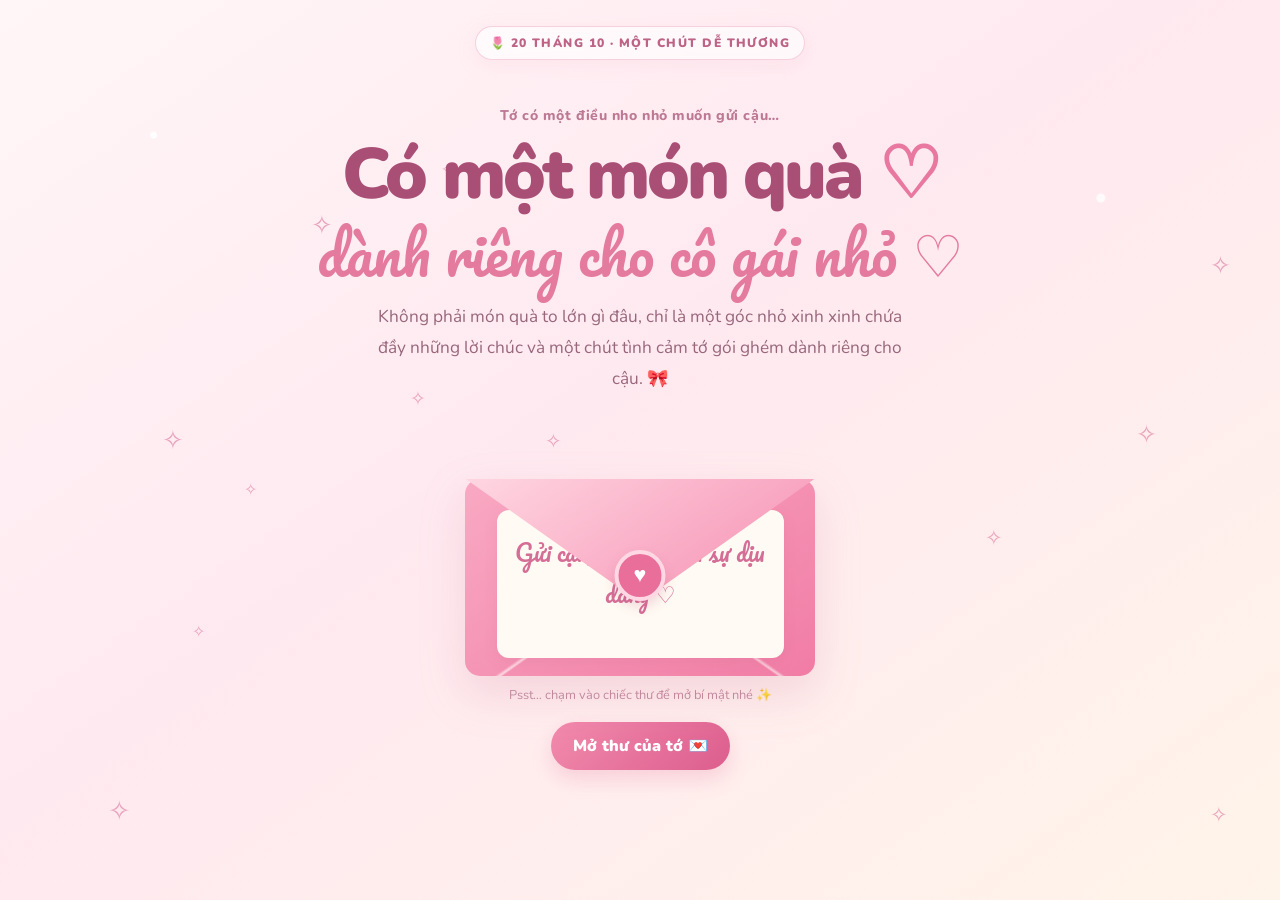
==== index.html @ 38265b4b "Create 20-10 gift website Co-authored-by: Copilot <223556219+Copilot@users.noreply.github.com>" ====
<!DOCTYPE html>
<html lang="vi">
<head>
  <meta charset="UTF-8" />
  <meta name="viewport" content="width=device-width, initial-scale=1.0" />
  <meta name="theme-color" content="#fff1f5" />
  <meta name="description" content="Một món quà nhỏ xinh dành riêng cho ngày 20/10." />
  <title>Một món quà nhỏ dành cho cậu ♡</title>
  <link rel="preconnect" href="https://fonts.googleapis.com">
  <link rel="preconnect" href="https://fonts.gstatic.com" crossorigin>
  <link href="https://fonts.googleapis.com/css2?family=Nunito:wght@400;500;600;700;800;900&family=Pacifico&display=swap" rel="stylesheet">
  <link rel="stylesheet" href="assets/css/style.css" />
</head>
<body>
  <div class="decor-layer" id="decorLayer" aria-hidden="true"></div>

  <main class="page">
    <div class="topline"><span class="pill">🌷 20 THÁNG 10 · MỘT CHÚT DỄ THƯƠNG</span></div>

    <section id="welcomeScreen" class="screen active" aria-labelledby="mainTitle">
      <header class="hero">
        <p class="eyebrow">Tớ có một điều nho nhỏ muốn gửi cậu…</p>
        <h1 id="mainTitle">Có một món quà <span class="tiny-heart">♡</span><span class="script" id="heroName">dành riêng cho cậu</span></h1>
        <p class="hero-copy">Không phải món quà to lớn gì đâu, chỉ là một góc nhỏ xinh xinh chứa đầy những lời chúc và một chút tình cảm tớ gói ghém dành riêng cho cậu. 🎀</p>
      </header>

      <div class="envelope-wrap">
        <button class="envelope-button" id="envelopeButton" aria-label="Mở phong bì">
          <span class="envelope-base"></span>
          <span class="envelope-letter">Gửi cậu, bằng tất cả sự dịu dàng ♡</span>
          <span class="envelope-flap"></span>
          <span class="envelope-seal">♥</span>
        </button>
      </div>
      <p class="tap-note">Psst… chạm vào chiếc thư để mở bí mật nhé ✨</p>
      <div class="center-actions"><button class="primary-btn" id="openLetterButton">Mở thư của tớ 💌</button></div>
    </section>

    <section id="letterScreen" class="screen" aria-labelledby="letterTitle">
      <article class="letter-card">
        <header class="letter-top">
          <div class="mini-label">♡ Một bức thư nhỏ xíu ♡</div>
          <h2 id="letterTitle">Gửi cậu, cô gái đặc biệt</h2>
        </header>
        <div class="letter-body" id="letterBody">
          <p>Hé lô cô gái nhỏ! 🌷</p>
          <p>Nhân ngày 20/10, tớ chúc cậu lúc nào cũng vui vẻ, xinh xắn theo cách riêng của mình và luôn được yêu thương thật nhiều. Mong những điều dịu dàng nhất sẽ tìm đến cậu, kể cả trong những ngày cậu cảm thấy mệt mỏi nhất.</p>
          <p>Mong cậu luôn có đủ dũng khí để làm điều mình thích, đủ bình yên để ngủ ngon mỗi tối và có thật nhiều lý do để cười. Nếu hôm nay chưa ai nói với cậu điều này, thì để tớ nói nhé: <strong>cậu rất đáng quý và xứng đáng với những điều tốt đẹp.</strong> 💗</p>
          <p>Cảm ơn cậu vì đã xuất hiện và khiến thế giới của ai đó trở nên dễ thương hơn một chút. Chúc nàng thơ của hôm nay có một ngày 20/10 ngọt ngào như kẹo bông, ấm áp như nắng sớm và lấp lánh như những vì sao.</p>
          <p>À, đọc đến đây thì nhớ cười một cái nha. Cười lên trông cậu đáng yêu lắm đó! 🐰</p>
        </div>
        <div class="signature" id="signature">Từ một người muốn cậu luôn vui ♡</div>
      </article>

      <section aria-labelledby="memoriesTitle">
        <div class="section-heading">
          <div class="kicker">little things, lots of love</div>
          <h2 id="memoriesTitle">Một chiếc góc nhỏ xinh 🌸</h2>
          <p>Gửi cậu một chút hoa, một chút mềm mại và một lời nhắc rằng hôm nay cậu chính là nhân vật chính.</p>
        </div>
        <div class="memory-grid" id="memoryGrid" aria-live="polite"></div>
      </section>

      <div class="quote-strip">💌 <strong>Nhắc nhẹ một điều:</strong> cậu không cần phải hoàn hảo mới xứng đáng được yêu thương. Cứ là cậu thôi — thế đã đặc biệt lắm rồi. ♡</div>

      <section class="gift-panel">
        <span class="gift-emoji" aria-hidden="true">🎁</span>
        <h3>Ơ khoan, vẫn còn một món quà!</h3>
        <p>Tớ giấu một lời chúc cuối ở bên trong chiếc hộp này. Mở ra xem nha, nhưng phải hứa là sẽ cười đó! 🎀</p>
        <button class="primary-btn" id="openGiftButton">Mở món quà bí mật ✨</button>
      </section>
      <div class="center-actions"><button class="secondary-btn" id="backButton">↶ Đọc lại từ đầu</button></div>
      <footer class="footer-note"><span class="big-heart">♡</span>Được làm bằng một chút HTML, một chút phép màu và rất nhiều sự dễ thương.<br>Chúc cậu một ngày 20/10 thật là vui! 🌷</footer>
    </section>
  </main>

  <div class="modal" id="giftModal" role="dialog" aria-modal="true" aria-labelledby="giftTitle" aria-hidden="true">
    <div class="modal-card">
      <button class="close-modal" id="closeGiftButton" aria-label="Đóng món quà">×</button>
      <div class="bouquet" aria-hidden="true">💐🎀💗</div>
      <h2 id="giftTitle">Chúc mừng ngày của cậu!</h2>
      <p id="giftMessage">Chúc cô gái nhỏ luôn được nâng niu, luôn gặp người tử tế, luôn có đủ bình yên trong lòng và có thật nhiều ngày hạnh phúc. Mong nụ cười của cậu sẽ ở lại thật lâu. Cậu xứng đáng với mọi điều dịu dàng nhất trên thế giới này. 💖</p>
      <button class="primary-btn" id="finalButton">Tớ nhận được lời chúc rồi nè ♡</button>
    </div>
  </div>

  <script src="assets/js/script.js" defer></script>
</body>
</html>
---- assets/css/style.css ----
:root {
      --pink: #f49ab7;
      --hot-pink: #e96d9b;
      --rose: #c84d7a;
      --soft-pink: #ffe3ec;
      --cream: #fffaf4;
      --ink: #6f4055;
      --muted: #a77c8d;
      --lilac: #eee7ff;
      --shadow: 0 22px 70px rgba(190, 97, 133, .16);
    }
    * { box-sizing: border-box; }
    html { scroll-behavior: smooth; }
    body {
      margin: 0;
      min-height: 100vh;
      overflow-x: hidden;
      color: var(--ink);
      font-family: 'Nunito', sans-serif;
      background:
        radial-gradient(circle at 12% 15%, rgba(255,255,255,.95) 0 3px, transparent 4px),
        radial-gradient(circle at 86% 22%, rgba(255,255,255,.75) 0 4px, transparent 5px),
        linear-gradient(145deg, #fff6f7 0%, #ffe9f0 45%, #fff4e9 100%);
      background-attachment: fixed;
    }
    button { font: inherit; }
    button:focus-visible { outline: 3px solid #d75a8a; outline-offset: 4px; }
    .decor-layer { position: fixed; inset: 0; overflow: hidden; pointer-events: none; z-index: 0; }
    .floaty { position: absolute; bottom: -60px; opacity: .62; animation: floatUp linear infinite; filter: drop-shadow(0 4px 5px rgba(225, 111, 153, .12)); }
    @keyframes floatUp { from { transform: translate3d(0,0,0) rotate(0); opacity: 0; } 12% { opacity: .7; } to { transform: translate3d(35px,-115vh,0) rotate(35deg); opacity: 0; } }
    .sparkle { position: absolute; color: #e9a3bd; animation: twinkle 2.8s ease-in-out infinite; }
    @keyframes twinkle { 0%,100% { opacity:.25; transform:scale(.8) rotate(0); } 50% { opacity:.85; transform:scale(1.18) rotate(18deg); } }
    .page { position: relative; z-index: 1; width: min(100% - 30px, 980px); margin: 0 auto; padding: 24px 0 42px; }
    .topline { display:flex; justify-content:center; margin: 2px 0 18px; }
    .pill { display:inline-flex; gap:8px; align-items:center; padding:8px 14px; border:1px solid rgba(232,131,167,.35); background:rgba(255,255,255,.63); backdrop-filter: blur(10px); border-radius:999px; font-size:.76rem; font-weight:900; letter-spacing:.12em; color:#bd6486; box-shadow:0 5px 20px #e9a4bd22; }
    .hero { text-align:center; padding: clamp(10px, 3vw, 28px) 12px 16px; }
    .eyebrow { margin:0 0 10px; font-size:.88rem; color:#bd7893; font-weight:800; letter-spacing:.04em; }
    h1 { margin:0; font-size:clamp(2rem, 6.7vw, 4.45rem); letter-spacing:-.045em; line-height:1.12; color:#a94f75; font-weight:900; }
    .script { display:block; margin-top:6px; color:#e47b9f; font-family:'Pacifico', cursive; font-weight:400; letter-spacing:0; font-size:clamp(2rem, 6vw, 3.6rem); }
    .hero-copy { max-width:530px; margin:16px auto 20px; color:#98677c; font-size:clamp(.97rem, 2.5vw, 1.08rem); line-height:1.8; }
    .tiny-heart { display:inline-block; color:#e8789f; animation: heartbeat 1.45s ease-in-out infinite; }
    @keyframes heartbeat { 0%,100% { transform:scale(1); } 15% { transform:scale(1.18); } 30% { transform:scale(1); } 45% { transform:scale(1.12); } }
    .envelope-wrap { display:flex; justify-content:center; padding:15px 0 10px; perspective:1000px; }
    .envelope-button { position:relative; width:min(82vw, 350px); height:230px; border:0; background:transparent; cursor:pointer; -webkit-tap-highlight-color:transparent; filter:drop-shadow(0 18px 22px rgba(192,94,130,.17)); transition:transform .3s ease; }
    .envelope-button:hover { transform:translateY(-5px) rotate(-1deg); }
    .envelope-base { position:absolute; inset:33px 0 0; border-radius:15px; background:linear-gradient(145deg,#f9a9c3,#f17ca5); overflow:hidden; }
    .envelope-base::before { content:""; position:absolute; inset:0; background:linear-gradient(35deg,transparent 49.4%,#fbd3df 50%,transparent 50.8%),linear-gradient(-35deg,transparent 49.4%,#ffe1e9 50%,transparent 50.8%); opacity:.9; }
    .envelope-flap { position:absolute; z-index:4; top:33px; left:0; width:100%; height:124px; clip-path:polygon(0 0,100% 0,50% 100%); background:linear-gradient(145deg,#ffd6e2,#f58db0); transform-origin:top; transition:transform .75s cubic-bezier(.2,.8,.2,1), z-index .1s .25s; }
    .envelope-letter { position:absolute; z-index:2; left:9%; right:9%; bottom:18px; height:148px; border-radius:12px; background:#fffaf3; box-shadow:0 4px 14px #bd5c8220; transition:transform .8s cubic-bezier(.2,.8,.2,1); padding-top:22px; color:#d46e96; font-family:'Pacifico',cursive; font-size:1.45rem; }
    .envelope-seal { position:absolute; z-index:5; left:50%; top:104px; transform:translateX(-50%); width:51px; height:51px; display:grid; place-items:center; border-radius:50%; color:#fff; background:#e96f9a; border:4px solid #ffd8e4; box-shadow:0 6px 12px #b84e772f; font-size:1.35rem; transition:opacity .25s,transform .4s; }
    .envelope-hint { display:block; margin-top:14px; font-size:.88rem; font-weight:800; color:#b86f8a; }
    .envelope-button.open .envelope-flap { transform:rotateX(180deg); z-index:1; }
    .envelope-button.open .envelope-letter { transform:translateY(-72px); }
    .envelope-button.open .envelope-seal { opacity:0; transform:translateX(-50%) scale(.4) rotate(-25deg); }
    .tap-note { color:#c38ca1; text-align:center; font-size:.8rem; margin:0 auto 12px; }
    .primary-btn, .secondary-btn { border:0; border-radius:999px; padding:13px 22px; font-weight:900; cursor:pointer; transition:transform .2s,box-shadow .2s,background .2s; }
    .primary-btn { color:white; background:linear-gradient(135deg,#f28bad,#dc5d8d); box-shadow:0 9px 20px #dc5d8d35; }
    .primary-btn:hover { transform:translateY(-2px); box-shadow:0 13px 25px #dc5d8d45; }
    .secondary-btn { color:#bc6484; background:#fff; border:1px solid #f8ccda; }
    .secondary-btn:hover { background:#fff4f7; transform:translateY(-2px); }
    .center-actions { display:flex; justify-content:center; gap:10px; flex-wrap:wrap; margin-top:18px; }
    .screen { display:none; animation:appear .7s ease both; }
    .screen.active { display:block; }
    @keyframes appear { from { opacity:0; transform:translateY(15px) scale(.99); } to { opacity:1; transform:translateY(0) scale(1); } }
    .letter-card { position:relative; max-width:780px; margin:18px auto 28px; padding:clamp(22px,5vw,48px); border:1px solid #fff; border-radius:27px; background:rgba(255,252,247,.89); box-shadow:var(--shadow); overflow:hidden; }
    .letter-card::before,.letter-card::after { content:'✿'; position:absolute; color:#f2b2c8; font-size:2.1rem; opacity:.7; }
    .letter-card::before { top:17px; right:23px; transform:rotate(18deg); }
    .letter-card::after { bottom:15px; left:22px; font-size:1.7rem; }
    .letter-top { text-align:center; border-bottom:1px dashed #edc0d0; padding:0 0 21px; margin-bottom:24px; }
    .letter-top .mini-label { color:#c8849e; font-size:.78rem; text-transform:uppercase; letter-spacing:.16em; font-weight:900; }
    .letter-top h2 { margin:9px 0 0; color:#b3537b; font-family:'Pacifico',cursive; font-size:clamp(1.65rem,4.5vw,2.65rem); font-weight:400; line-height:1.35; }
    .letter-body { max-width:650px; margin:auto; font-size:1.02rem; line-height:2; color:#795469; }
    .letter-body p { margin:0 0 15px; }
    .signature { margin-top:20px; text-align:right; font-family:'Pacifico',cursive; color:#cf6f94; font-size:1.45rem; }
    .section-heading { text-align:center; margin:34px 0 18px; }
    .section-heading .kicker { color:#c38199; font-size:.76rem; letter-spacing:.15em; text-transform:uppercase; font-weight:900; }
    .section-heading h2 { margin:8px 0; font-size:clamp(1.5rem,4vw,2.2rem); color:#a84f76; }
    .section-heading p { margin:0 auto; max-width:510px; color:#a27b8c; line-height:1.7; }
    .memory-grid { display:grid; grid-template-columns:repeat(3,minmax(0,1fr)); gap:17px; margin:22px 0 25px; }
    .memory { position:relative; padding:10px 10px 17px; border-radius:7px; background:#fffdf9; box-shadow:0 10px 30px #a64f7317; transform:rotate(var(--tilt)); transition:transform .3s,box-shadow .3s; border:1px solid #f8edf0; }
    .memory:hover { transform:translateY(-7px) rotate(0) scale(1.025); box-shadow:0 18px 35px #a64f7326; }
    .memory img { display:block; width:100%; height:clamp(135px,23vw,230px); object-fit:cover; border-radius:4px; background:linear-gradient(135deg,#ffe2eb,#f8ecff); }
    .memory .memory-title { margin:12px 2px 4px; font-weight:900; color:#a9587b; text-align:center; font-size:.94rem; }
    .memory .memory-caption { margin:0 3px; color:#af8b9b; font-size:.78rem; line-height:1.5; text-align:center; }
    .quote-strip { text-align:center; max-width:700px; margin:27px auto; padding:23px 20px; border-radius:22px; color:#a95b7c; background:linear-gradient(120deg,#fff3f7,#fffaf0); border:1px dashed #edb9cc; line-height:1.8; }
    .quote-strip strong { color:#cc6c91; }
    .gift-panel { text-align:center; margin:28px auto 10px; padding:30px 20px; max-width:700px; border-radius:25px; background:linear-gradient(135deg,rgba(255,255,255,.76),rgba(255,240,247,.9)); border:1px solid #fff; box-shadow:0 14px 38px #c8799820; }
    .gift-emoji { display:block; font-size:3.5rem; filter:drop-shadow(0 9px 9px #b55e7a20); animation:bob 2.4s ease-in-out infinite; }
    @keyframes bob { 0%,100%{transform:translateY(0) rotate(-3deg)} 50%{transform:translateY(-8px) rotate(3deg)} }
    .gift-panel h3 { margin:9px 0 7px; color:#aa5278; font-size:1.35rem; }
    .gift-panel p { margin:0 auto 17px; max-width:440px; color:#a27b8c; line-height:1.7; }
    .footer-note { padding:24px 8px 6px; text-align:center; color:#bc8aa0; font-size:.82rem; }
    .footer-note .big-heart { display:block; font-size:1.6rem; margin-bottom:7px; }
    .modal { position:fixed; inset:0; z-index:10; display:none; place-items:center; padding:18px; background:rgba(105,52,76,.28); backdrop-filter:blur(8px); }
    .modal.show { display:grid; animation:fadeIn .25s ease; }
    @keyframes fadeIn { from{opacity:0} to{opacity:1} }
    .modal-card { position:relative; width:min(100%,520px); padding:35px 27px 29px; text-align:center; border-radius:30px; background:linear-gradient(145deg,#fffdf7,#fff0f6); border:3px solid #fff; box-shadow:0 25px 90px #7c3d5b35; animation:pop .45s cubic-bezier(.2,.8,.2,1) both; }
    @keyframes pop { from{transform:translateY(15px) scale(.88)} to{transform:translateY(0) scale(1)} }
    .close-modal { position:absolute; top:12px; right:14px; width:36px; height:36px; border:0; border-radius:50%; background:#ffe2eb; color:#b85b80; font-size:1.25rem; cursor:pointer; }
    .bouquet { font-size:clamp(3rem,12vw,5.2rem); line-height:1.25; margin:5px 0 15px; animation:bob 2s ease-in-out infinite; }
    .modal-card h2 { margin:0 0 10px; color:#ae527a; font-family:'Pacifico',cursive; font-weight:400; font-size:clamp(1.6rem,5vw,2.3rem); }
    .modal-card p { color:#91667b; line-height:1.85; margin:0 auto 20px; max-width:400px; }
    .confetti { position:fixed; z-index:20; top:-20px; pointer-events:none; font-size:20px; animation:confettiFall var(--duration,2.8s) linear forwards; }
    @keyframes confettiFall { to { transform:translate3d(var(--drift,0px),110vh,0) rotate(620deg); opacity:.15; } }
    .sr-only { position:absolute; width:1px; height:1px; padding:0; margin:-1px; overflow:hidden; clip:rect(0,0,0,0); white-space:nowrap; border:0; }
    @media (max-width:650px) {
      .page { width:min(100% - 22px, 540px); padding-top:16px; }
      .memory-grid { grid-template-columns:1fr; gap:20px; width:min(100%,360px); margin:22px auto; }
      .memory { transform:rotate(var(--tilt)); padding:10px 10px 15px; }
      .memory img { height:220px; }
      .letter-card { border-radius:22px; }
      .hero-copy { max-width:360px; }
      .envelope-button { height:218px; }
    }
    @media (prefers-reduced-motion: reduce) {
      *,*::before,*::after { scroll-behavior:auto !important; animation-duration:.01ms !important; animation-iteration-count:1 !important; transition-duration:.01ms !important; }
    }
.image-missing-note {
  min-height: 150px;
  display: grid;
  place-items: center;
  padding: 20px;
  text-align: center;
  color: #a9587b;
  background: linear-gradient(135deg, #ffe2eb, #f8ecff);
  border-radius: 4px;
  font-weight: 800;
  line-height: 1.6;
}
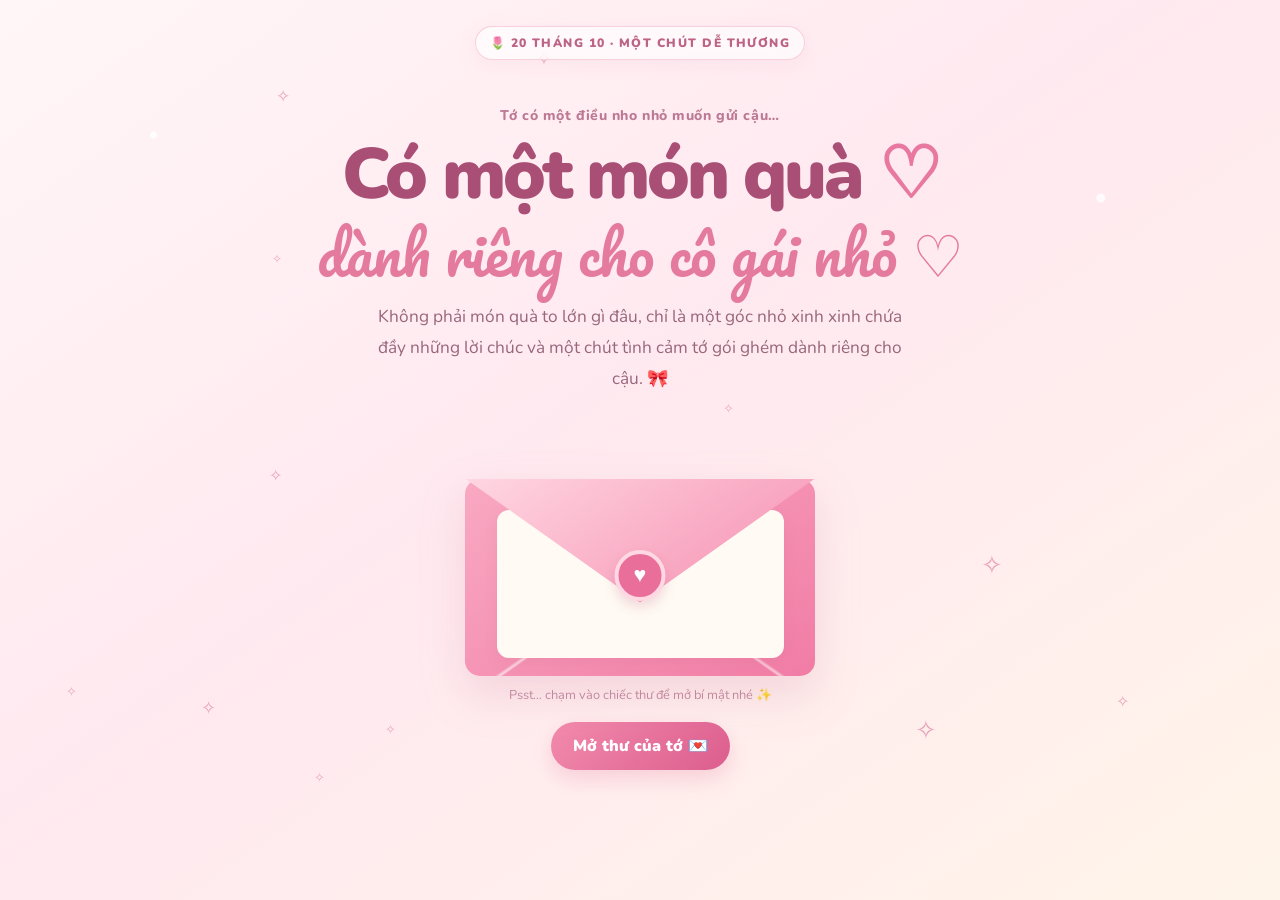
==== commit cffc2d4e: "Update 20-10 gift website Co-authored-by: Copilot <223556219+Copilot@users.noreply.github.com>" ====
--- a/index.html
+++ b/index.html
@@ -74,13 +74,28 @@
     </section>
   </main>
 
-  <div class="modal" id="giftModal" role="dialog" aria-modal="true" aria-labelledby="giftTitle" aria-hidden="true">
-    <div class="modal-card">
+  <div class="modal gift-modal" id="giftModal" role="dialog" aria-modal="true" aria-labelledby="giftTitle" aria-hidden="true">
+    <div class="modal-card gift-modal-card">
       <button class="close-modal" id="closeGiftButton" aria-label="Đóng món quà">×</button>
-      <div class="bouquet" aria-hidden="true">💐🎀💗</div>
-      <h2 id="giftTitle">Chúc mừng ngày của cậu!</h2>
-      <p id="giftMessage">Chúc cô gái nhỏ luôn được nâng niu, luôn gặp người tử tế, luôn có đủ bình yên trong lòng và có thật nhiều ngày hạnh phúc. Mong nụ cười của cậu sẽ ở lại thật lâu. Cậu xứng đáng với mọi điều dịu dàng nhất trên thế giới này. 💖</p>
-      <button class="primary-btn" id="finalButton">Tớ nhận được lời chúc rồi nè ♡</button>
+      <div class="gift-eyebrow">MỘT BÓ HOA DÀNH RIÊNG CHO CẬU ✿</div>
+      <div class="bouquet-scene" id="bouquetScene" aria-label="Bó hoa và những bức ảnh dễ thương">
+        <img class="bouquet-art" src="assets/images/bouquet-wrap.svg" alt="Bó hoa hồng phấn nhiều lớp cánh, lá xanh và giấy gói satin thắt nơ" />
+        <span class="bouquet-glint" aria-hidden="true"></span>
+        <div class="bouquet-photo-fan" id="bouquetPhotoFan" aria-label="Những bức ảnh của cô gái nhỏ"></div>
+        <span class="bouquet-petal petal-a" aria-hidden="true">❀</span>
+        <span class="bouquet-petal petal-b" aria-hidden="true">✿</span>
+        <span class="bouquet-petal petal-c" aria-hidden="true">❀</span>
+        <span class="bouquet-petal petal-d" aria-hidden="true">✿</span>
+        <span class="bouquet-petal petal-e" aria-hidden="true">❀</span>
+        <span class="scene-sparkle sparkle-one" aria-hidden="true">✦</span>
+        <span class="scene-sparkle sparkle-two" aria-hidden="true">✧</span>
+        <span class="scene-sparkle sparkle-three" aria-hidden="true">♡</span>
+      </div>
+      <div class="gift-copy" id="giftCopy">
+        <h2 id="giftTitle">Chúc mừng ngày của cậu!</h2>
+        <p id="giftMessage">Chúc cô gái nhỏ luôn được nâng niu, luôn gặp người tử tế, luôn có đủ bình yên trong lòng và có thật nhiều ngày hạnh phúc. Mong nụ cười của cậu sẽ ở lại thật lâu. Cậu xứng đáng với mọi điều dịu dàng nhất trên thế giới này. 💖</p>
+        <button class="primary-btn" id="finalButton">Tớ nhận được lời chúc rồi nè ♡</button>
+      </div>
     </div>
   </div>
 
--- a/assets/css/style.css
+++ b/assets/css/style.css
@@ -46,11 +46,11 @@
     .envelope-base { position:absolute; inset:33px 0 0; border-radius:15px; background:linear-gradient(145deg,#f9a9c3,#f17ca5); overflow:hidden; }
     .envelope-base::before { content:""; position:absolute; inset:0; background:linear-gradient(35deg,transparent 49.4%,#fbd3df 50%,transparent 50.8%),linear-gradient(-35deg,transparent 49.4%,#ffe1e9 50%,transparent 50.8%); opacity:.9; }
     .envelope-flap { position:absolute; z-index:4; top:33px; left:0; width:100%; height:124px; clip-path:polygon(0 0,100% 0,50% 100%); background:linear-gradient(145deg,#ffd6e2,#f58db0); transform-origin:top; transition:transform .75s cubic-bezier(.2,.8,.2,1), z-index .1s .25s; }
-    .envelope-letter { position:absolute; z-index:2; left:9%; right:9%; bottom:18px; height:148px; border-radius:12px; background:#fffaf3; box-shadow:0 4px 14px #bd5c8220; transition:transform .8s cubic-bezier(.2,.8,.2,1); padding-top:22px; color:#d46e96; font-family:'Pacifico',cursive; font-size:1.45rem; }
+    .envelope-letter { position:absolute; z-index:2; left:9%; right:9%; bottom:18px; height:148px; border-radius:12px; background:#fffaf3; box-shadow:0 4px 14px #bd5c8220; transition:transform .8s cubic-bezier(.2,.8,.2,1), color .18s .32s; padding-top:22px; color:transparent; font-family:'Pacifico',cursive; font-size:1.45rem; }
     .envelope-seal { position:absolute; z-index:5; left:50%; top:104px; transform:translateX(-50%); width:51px; height:51px; display:grid; place-items:center; border-radius:50%; color:#fff; background:#e96f9a; border:4px solid #ffd8e4; box-shadow:0 6px 12px #b84e772f; font-size:1.35rem; transition:opacity .25s,transform .4s; }
     .envelope-hint { display:block; margin-top:14px; font-size:.88rem; font-weight:800; color:#b86f8a; }
     .envelope-button.open .envelope-flap { transform:rotateX(180deg); z-index:1; }
-    .envelope-button.open .envelope-letter { transform:translateY(-72px); }
+    .envelope-button.open .envelope-letter { transform:translateY(-72px); color:#d46e96; }
     .envelope-button.open .envelope-seal { opacity:0; transform:translateX(-50%) scale(.4) rotate(-25deg); }
     .tap-note { color:#c38ca1; text-align:center; font-size:.8rem; margin:0 auto 12px; }
     .primary-btn, .secondary-btn { border:0; border-radius:999px; padding:13px 22px; font-weight:900; cursor:pointer; transition:transform .2s,box-shadow .2s,background .2s; }
@@ -127,3 +127,301 @@
   font-weight: 800;
   line-height: 1.6;
 }
+
+/* =========================================================
+   MÓN QUÀ BÓ HOA + ALBUM ẢNH — bố cục thích ứng PC/điện thoại
+   ========================================================= */
+.modal.gift-modal {
+  z-index: 50;
+  overflow-y: auto;
+  overscroll-behavior: contain;
+  align-items: center;
+  justify-items: center;
+  padding: clamp(10px, 2.8vh, 28px) 12px;
+  background:
+    radial-gradient(circle at 18% 18%, rgba(255,255,255,.86), transparent 28%),
+    radial-gradient(circle at 84% 76%, rgba(255,222,235,.7), transparent 35%),
+    rgba(103, 49, 74, .48);
+  -webkit-backdrop-filter: blur(9px);
+  backdrop-filter: blur(9px);
+}
+.modal.gift-modal.show { display: grid; }
+.gift-modal-card {
+  width: min(100%, 700px);
+  max-height: min(94vh, 900px);
+  max-height: min(94dvh, 900px);
+  overflow-y: auto;
+  overscroll-behavior: contain;
+  padding: clamp(27px, 3.8vw, 38px) clamp(16px, 4vw, 36px) clamp(22px, 3vw, 30px);
+  border: 1px solid rgba(255,255,255,.96);
+  border-radius: clamp(22px, 4vw, 34px);
+  background:
+    radial-gradient(circle at 10% 10%, rgba(255,255,255,.95), transparent 28%),
+    linear-gradient(150deg, #fffdf8 0%, #fff2f7 52%, #fff9ed 100%);
+  box-shadow: 0 28px 100px rgba(83, 35, 58, .32);
+  scrollbar-width: thin;
+  scrollbar-color: #efb2c8 transparent;
+}
+.gift-modal-card .close-modal {
+  z-index: 10;
+  position: absolute;
+  top: 10px;
+  right: 10px;
+  float: none;
+  margin: 0;
+  width: 38px;
+  height: 38px;
+  display: grid;
+  place-items: center;
+  line-height: 1;
+  background: rgba(255, 225, 236, .96);
+  box-shadow: 0 4px 12px rgba(190, 81, 123, .12);
+}
+.gift-eyebrow {
+  margin: 0 auto 2px;
+  color: #c37a98;
+  text-align: center;
+  font-size: clamp(.66rem, 1.9vw, .78rem);
+  line-height: 1.5;
+  letter-spacing: .16em;
+  font-weight: 900;
+}
+.bouquet-scene {
+  position: relative;
+  isolation: isolate;
+  width: min(100%, 480px);
+  aspect-ratio: 1 / 1.06;
+  margin: -1px auto -5px;
+  overflow: visible;
+}
+.bouquet-scene::before {
+  content: "";
+  position: absolute;
+  z-index: -1;
+  inset: 9% 7% 4%;
+  border-radius: 50%;
+  background: radial-gradient(ellipse at 50% 53%, rgba(255, 205, 222, .64), rgba(255, 231, 238, .25) 48%, transparent 74%);
+  filter: blur(13px);
+  opacity: 0;
+  transition: opacity .9s ease;
+  pointer-events: none;
+}
+.gift-modal.show .bouquet-scene::before { opacity: 1; }
+.bouquet-art {
+  position: absolute;
+  inset: 0;
+  display: block;
+  width: 100%;
+  height: 100%;
+  object-fit: contain;
+  opacity: 0;
+  transform: translate3d(0, 48px, 0) scale(.84) rotate(-3deg);
+  transform-origin: 50% 90%;
+  filter: drop-shadow(0 14px 13px rgba(149, 61, 94, .18)) drop-shadow(0 2px 2px rgba(255,255,255,.3));
+  will-change: transform, opacity;
+  backface-visibility: hidden;
+}
+.gift-modal.show .bouquet-art {
+  animation: bouquetRise .95s cubic-bezier(.16,.82,.22,1) .12s both;
+}
+@keyframes bouquetRise {
+  0% { opacity: 0; transform: translate3d(0, 48px, 0) scale(.84) rotate(-3deg); }
+  72% { opacity: 1; transform: translate3d(0, -5px, 0) scale(1.015) rotate(1deg); }
+  100% { opacity: 1; transform: translate3d(0, 0, 0) scale(1) rotate(0); }
+}
+.gift-modal.photos-ready .bouquet-art {
+  opacity: 1;
+  animation: bouquetSway 5.8s ease-in-out infinite, bouquetGlow 4.2s ease-in-out infinite;
+}
+@keyframes bouquetSway {
+  0%, 100% { transform: translate3d(0, 0, 0) rotate(0deg) scale(1); }
+  25% { transform: translate3d(-2px, -2px, 0) rotate(-.55deg) scale(1.004); }
+  60% { transform: translate3d(2px, 1px, 0) rotate(.6deg) scale(1.006); }
+}
+@keyframes bouquetGlow {
+  0%, 100% { filter: drop-shadow(0 14px 13px rgba(149, 61, 94, .18)) drop-shadow(0 2px 2px rgba(255,255,255,.3)) saturate(1); }
+  50% { filter: drop-shadow(0 17px 16px rgba(149, 61, 94, .24)) drop-shadow(0 2px 4px rgba(255,255,255,.42)) saturate(1.06) brightness(1.025); }
+}
+.bouquet-glint {
+  position: absolute;
+  z-index: 2;
+  top: -9%;
+  bottom: 5%;
+  left: -20%;
+  width: 18%;
+  opacity: 0;
+  overflow: hidden;
+  pointer-events: none;
+  transform: translateX(0) rotate(24deg);
+  background: linear-gradient(90deg, transparent, rgba(255,255,255,.58) 48%, rgba(255,255,255,.12) 68%, transparent);
+  filter: blur(4px);
+}
+.gift-modal.photos-ready .bouquet-glint { animation: wrapGlint 6.8s ease-in-out 1.1s infinite; }
+@keyframes wrapGlint {
+  0%, 12% { opacity: 0; transform: translateX(0) rotate(24deg); }
+  23% { opacity: .85; }
+  47%, 100% { opacity: 0; transform: translateX(750%) rotate(24deg); }
+}
+.bouquet-photo-fan { position: absolute; inset: 0; pointer-events: none; }
+.bouquet-photo {
+  --rotation: 0deg;
+  --pop-y: 25px;
+  position: absolute;
+  margin: 0;
+  width: 21.8%;
+  padding: 4px 4px 8px;
+  border: 1px solid rgba(255,255,255,.98);
+  border-radius: 13px 13px 8px 8px;
+  background: linear-gradient(150deg, #fffefa, #fff4f7);
+  box-shadow: 0 8px 19px rgba(132, 58, 88, .2), 0 2px 4px rgba(132, 58, 88, .08);
+  opacity: 0;
+  filter: blur(3px);
+  transform: translate3d(0, var(--pop-y), 0) rotate(var(--rotation)) scale(.62);
+  transform-origin: 50% 85%;
+  backface-visibility: hidden;
+  transition:
+    opacity .42s ease,
+    filter .48s ease,
+    transform .68s cubic-bezier(.16,.82,.22,1);
+  transition-delay: var(--delay, 0ms);
+  will-change: transform, opacity;
+}
+.bouquet-photo img {
+  display: block;
+  width: 100%;
+  aspect-ratio: 3 / 4;
+  object-fit: cover;
+  object-position: center;
+  border-radius: 9px 9px 5px 5px;
+  background: linear-gradient(135deg, #ffe1eb, #fff8ed 55%, #f5e8ff);
+}
+.bouquet-photo::after {
+  content: '♡';
+  display: block;
+  height: 10px;
+  margin-top: 2px;
+  color: #e27b9f;
+  font: 900 10px/10px 'Nunito', sans-serif;
+  text-align: center;
+}
+.bouquet-photo:nth-child(1) { left: 1.5%; top: 24%; --rotation: -23deg; --pop-y: 22px; --delay: 0ms; z-index: 3; }
+.bouquet-photo:nth-child(2) { left: 15.5%; top: 10%; --rotation: -14deg; --pop-y: 26px; --delay: 100ms; z-index: 4; }
+.bouquet-photo:nth-child(3) { left: 30.5%; top: 3.5%; --rotation: -5deg; --pop-y: 30px; --delay: 200ms; z-index: 5; }
+.bouquet-photo:nth-child(4) { left: 46.5%; top: 3%; --rotation: 5deg; --pop-y: 30px; --delay: 300ms; z-index: 6; }
+.bouquet-photo:nth-child(5) { left: 61.5%; top: 10%; --rotation: 14deg; --pop-y: 26px; --delay: 400ms; z-index: 7; }
+.bouquet-photo:nth-child(6) { left: 76.5%; top: 24%; --rotation: 23deg; --pop-y: 22px; --delay: 500ms; z-index: 8; }
+.gift-modal.photos-ready .bouquet-photo {
+  opacity: 1;
+  filter: blur(0);
+  transform: translate3d(0, 0, 0) rotate(var(--rotation)) scale(1);
+}
+.gift-modal.photos-ready .bouquet-photo:hover { transform: translateY(-5px) rotate(0) scale(1.04); }
+.bouquet-petal {
+  position: absolute;
+  z-index: 9;
+  pointer-events: none;
+  color: #ee9ab7;
+  opacity: 0;
+  font-size: clamp(13px, 3.2vw, 21px);
+  text-shadow: 0 3px 12px rgba(210, 94, 138, .22);
+  transform: translate3d(0, 14px, 0) rotate(-24deg) scale(.65);
+}
+.gift-modal.photos-ready .bouquet-petal { animation: petalFloat 4.5s ease-in-out infinite; }
+.petal-a { top: 32%; left: 0; --petal-turn: -26deg; animation-delay: .1s !important; }
+.petal-b { top: 44%; right: 1%; color: #f1afc4; --petal-turn: 30deg; animation-delay: .8s !important; }
+.petal-c { top: 17%; left: 14%; font-size: 13px; --petal-turn: 18deg; animation-delay: 1.35s !important; }
+.petal-d { top: 24%; right: 13%; font-size: 15px; --petal-turn: -16deg; animation-delay: 1.8s !important; }
+.petal-e { top: 58%; left: 8%; font-size: 12px; --petal-turn: 22deg; animation-delay: 2.2s !important; }
+@keyframes petalFloat {
+  0%, 100% { opacity: 0; transform: translate3d(0, 13px, 0) rotate(var(--petal-turn, -20deg)) scale(.68); }
+  22%, 72% { opacity: .9; }
+  50% { opacity: .75; transform: translate3d(6px, -15px, 0) rotate(calc(var(--petal-turn, -20deg) + 28deg)) scale(1); }
+}
+.gift-modal.photos-ready .scene-sparkle { animation: sceneSparkle 2.4s ease-in-out infinite; }
+
+.gift-copy {
+  max-width: 550px;
+  margin: -2px auto 0;
+  text-align: center;
+  opacity: 0;
+  transform: translateY(15px);
+  transition: opacity .65s ease, transform .65s cubic-bezier(.16,.82,.22,1);
+}
+.gift-modal.message-ready .gift-copy { opacity: 1; transform: translateY(0); }
+.gift-copy h2 {
+  margin: 0 auto 11px;
+  color: #ae527a;
+  font-family: 'Pacifico', cursive;
+  font-weight: 400;
+  font-size: clamp(1.55rem, 4.6vw, 2.35rem);
+  line-height: 1.3;
+  overflow-wrap: anywhere;
+}
+.gift-copy p {
+  max-width: 490px;
+  margin: 0 auto 19px;
+  color: #91667b;
+  font-size: clamp(.92rem, 2.1vw, 1.02rem);
+  line-height: 1.8;
+  text-wrap: pretty;
+}
+.gift-copy .primary-btn { max-width: 100%; white-space: normal; }
+.scene-sparkle {
+  position: absolute;
+  z-index: 9;
+  color: #e997b5;
+  opacity: 0;
+  pointer-events: none;
+  text-shadow: 0 2px 9px rgba(224, 111, 153, .22);
+}
+.sparkle-one { top: 18%; left: 4%; font-size: clamp(14px, 4vw, 22px); animation-delay: .1s !important; }
+.sparkle-two { top: 8%; right: 5%; font-size: clamp(17px, 4.2vw, 25px); animation-delay: .65s !important; }
+.sparkle-three { top: 41%; right: 2%; font-size: clamp(15px, 3.6vw, 21px); animation-delay: 1.1s !important; }
+@keyframes sceneSparkle {
+  0%, 100% { opacity: 0; transform: translateY(5px) scale(.7) rotate(-10deg); }
+  35%, 65% { opacity: .9; transform: translateY(-2px) scale(1.08) rotate(10deg); }
+}
+@media (min-width: 800px) {
+  .bouquet-scene { width: min(100%, 480px); }
+  .gift-modal-card { padding-left: 40px; padding-right: 40px; }
+}
+@media (max-width: 600px) {
+  .modal.gift-modal { align-items: center; padding: 8px; }
+  .gift-modal-card {
+    width: 100%;
+    max-height: 96vh;
+    max-height: 96dvh;
+    padding: 25px 12px 20px;
+    border-width: 1px;
+    border-radius: 24px;
+  }
+  .gift-modal-card .close-modal { top: 8px; right: 8px; margin: 0; width: 35px; height: 35px; }
+  .gift-eyebrow { max-width: 80%; font-size: .64rem; letter-spacing: .12em; }
+  .bouquet-scene { width: min(100%, 390px); aspect-ratio: 1 / 1.08; margin-top: 2px; margin-bottom: -1px; }
+  .bouquet-photo { width: 22.5%; padding: 3px 3px 6px; border-radius: 9px 9px 6px 6px; }
+  .bouquet-photo img { border-radius: 6px 6px 4px 4px; }
+  .bouquet-photo::after { height: 7px; margin-top: 1px; font-size: 8px; line-height: 7px; }
+  .bouquet-photo:nth-child(1) { left: 0%; }
+  .bouquet-photo:nth-child(2) { left: 14.7%; }
+  .bouquet-photo:nth-child(3) { left: 29.5%; }
+  .bouquet-photo:nth-child(4) { left: 45%; }
+  .bouquet-photo:nth-child(5) { left: 60%; }
+  .bouquet-photo:nth-child(6) { left: 75%; }
+  .gift-copy h2 { max-width: 95%; font-size: clamp(1.45rem, 6.2vw, 1.9rem); }
+  .gift-copy p { font-size: .91rem; line-height: 1.7; margin-bottom: 15px; }
+  .gift-copy .primary-btn { padding: 12px 16px; font-size: .9rem; }
+}
+@media (max-width: 360px) {
+  .gift-modal-card { padding-left: 8px; padding-right: 8px; }
+  .bouquet-scene { width: 100%; }
+  .bouquet-photo { width: 23%; padding: 2px 2px 5px; }
+  .gift-eyebrow { font-size: .59rem; letter-spacing: .09em; }
+}
+@media (prefers-reduced-motion: reduce) {
+  .bouquet-art, .bouquet-photo, .gift-copy { transition-duration: .01ms !important; animation-duration: .01ms !important; animation-delay: 0ms !important; }
+  .gift-modal.photos-ready .scene-sparkle { animation: none !important; opacity: .5; }
+  .gift-modal.photos-ready .bouquet-petal { animation: none !important; opacity: .35; }
+  .gift-modal.photos-ready .bouquet-glint { animation: none !important; opacity: 0; }
+  .bouquet-scene::before { filter: none; transition: none; }
+  .gift-modal.photos-ready .bouquet-art { animation: none !important; opacity: 1; }
+}
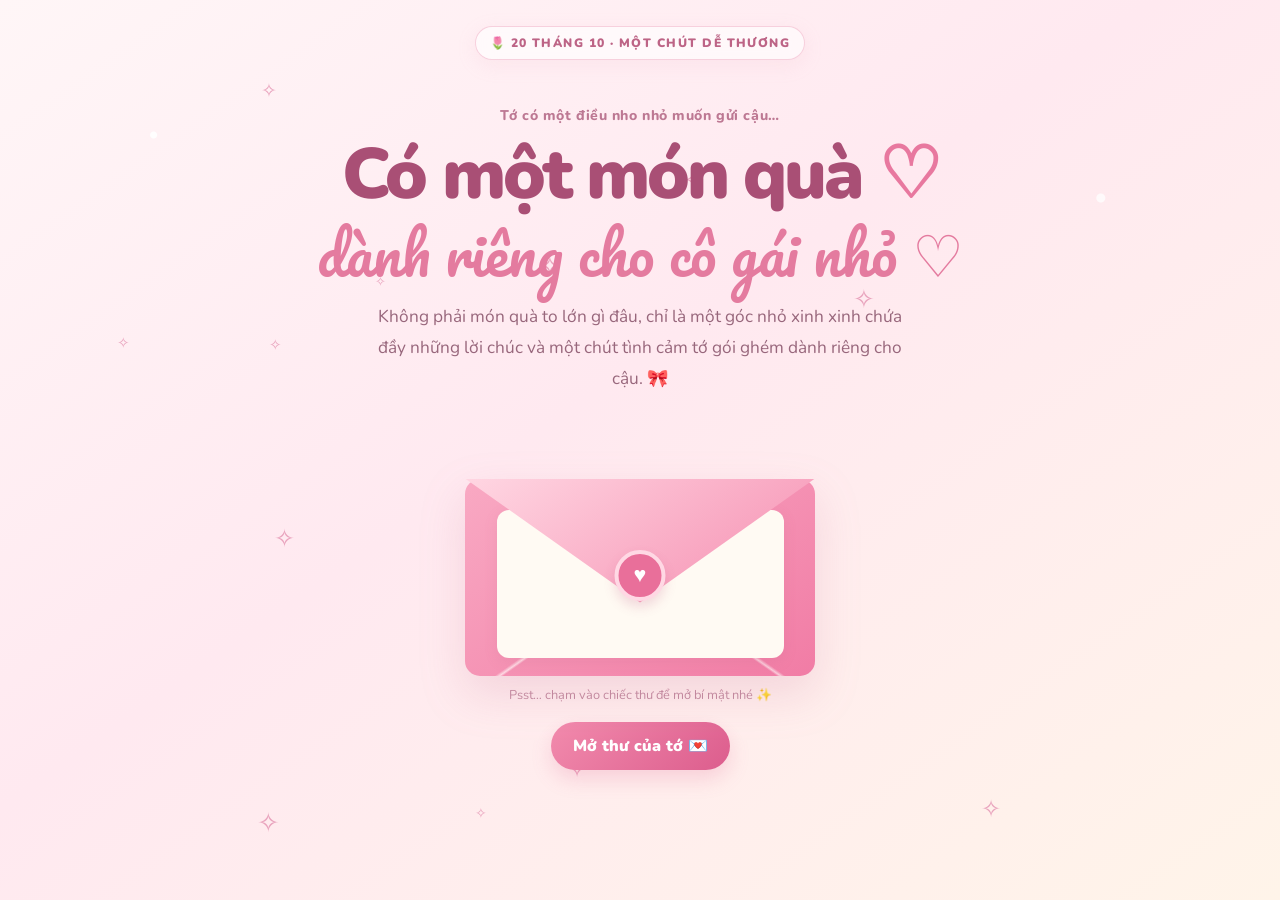
==== commit 879b9240: "Improve bouquet and photo gallery Co-authored-by: Copilot <223556219+Copilot@users.noreply.github.co" ====
--- a/index.html
+++ b/index.html
@@ -61,8 +61,6 @@
         <div class="memory-grid" id="memoryGrid" aria-live="polite"></div>
       </section>
 
-      <div class="quote-strip">💌 <strong>Nhắc nhẹ một điều:</strong> cậu không cần phải hoàn hảo mới xứng đáng được yêu thương. Cứ là cậu thôi — thế đã đặc biệt lắm rồi. ♡</div>
-
       <section class="gift-panel">
         <span class="gift-emoji" aria-hidden="true">🎁</span>
         <h3>Ơ khoan, vẫn còn một món quà!</h3>
@@ -71,6 +69,7 @@
       </section>
       <div class="center-actions"><button class="secondary-btn" id="backButton">↶ Đọc lại từ đầu</button></div>
       <footer class="footer-note"><span class="big-heart">♡</span>Được làm bằng một chút HTML, một chút phép màu và rất nhiều sự dễ thương.<br>Chúc cậu một ngày 20/10 thật là vui! 🌷</footer>
+      <a class="photo-editor-footer" href="photos.html">Chỉnh ảnh ♡</a>
     </section>
   </main>
 
@@ -79,22 +78,23 @@
       <button class="close-modal" id="closeGiftButton" aria-label="Đóng món quà">×</button>
       <div class="gift-eyebrow">MỘT BÓ HOA DÀNH RIÊNG CHO CẬU ✿</div>
       <div class="bouquet-scene" id="bouquetScene" aria-label="Bó hoa và những bức ảnh dễ thương">
-        <img class="bouquet-art" src="assets/images/bouquet-wrap.svg" alt="Bó hoa hồng phấn nhiều lớp cánh, lá xanh và giấy gói satin thắt nơ" />
+        <img class="bouquet-art" src="assets/images/bouquet-wrap.png" alt="Bó hoa hồng phấn nhiều lớp cánh, lá xanh và giấy gói satin thắt nơ" />
         <span class="bouquet-glint" aria-hidden="true"></span>
         <div class="bouquet-photo-fan" id="bouquetPhotoFan" aria-label="Những bức ảnh của cô gái nhỏ"></div>
-        <span class="bouquet-petal petal-a" aria-hidden="true">❀</span>
-        <span class="bouquet-petal petal-b" aria-hidden="true">✿</span>
-        <span class="bouquet-petal petal-c" aria-hidden="true">❀</span>
-        <span class="bouquet-petal petal-d" aria-hidden="true">✿</span>
-        <span class="bouquet-petal petal-e" aria-hidden="true">❀</span>
-        <span class="scene-sparkle sparkle-one" aria-hidden="true">✦</span>
-        <span class="scene-sparkle sparkle-two" aria-hidden="true">✧</span>
-        <span class="scene-sparkle sparkle-three" aria-hidden="true">♡</span>
+        <img class="bouquet-paper-front" src="assets/images/bouquet-paper-front.png" alt="" aria-hidden="true" />
+        <span class="bouquet-petal petal-a" aria-hidden="true">🌸</span>
+        <span class="bouquet-petal petal-b" aria-hidden="true">🌸</span>
+        <span class="bouquet-petal petal-c" aria-hidden="true">🌸</span>
+        <span class="bouquet-petal petal-d" aria-hidden="true">🌸</span>
+        <span class="bouquet-petal petal-e" aria-hidden="true">🌸</span>
+        <span class="scene-sparkle sparkle-one" aria-hidden="true">✨</span>
+        <span class="scene-sparkle sparkle-two" aria-hidden="true">✨</span>
+        <span class="scene-sparkle sparkle-three" aria-hidden="true">✨</span>
       </div>
       <div class="gift-copy" id="giftCopy">
         <h2 id="giftTitle">Chúc mừng ngày của cậu!</h2>
         <p id="giftMessage">Chúc cô gái nhỏ luôn được nâng niu, luôn gặp người tử tế, luôn có đủ bình yên trong lòng và có thật nhiều ngày hạnh phúc. Mong nụ cười của cậu sẽ ở lại thật lâu. Cậu xứng đáng với mọi điều dịu dàng nhất trên thế giới này. 💖</p>
-        <button class="primary-btn" id="finalButton">Tớ nhận được lời chúc rồi nè ♡</button>
+        <button class="primary-btn" id="finalButton">Cất lời chúc này vào tim ♡</button>
       </div>
     </div>
   </div>
--- a/assets/css/style.css
+++ b/assets/css/style.css
@@ -189,8 +189,8 @@
 .bouquet-scene {
   position: relative;
   isolation: isolate;
-  width: min(100%, 480px);
-  aspect-ratio: 1 / 1.06;
+  width: min(100%, 460px);
+  aspect-ratio: 896 / 1200;
   margin: -1px auto -5px;
   overflow: visible;
 }
@@ -198,10 +198,10 @@
   content: "";
   position: absolute;
   z-index: -1;
-  inset: 9% 7% 4%;
+  inset: 4% 6% 8%;
   border-radius: 50%;
-  background: radial-gradient(ellipse at 50% 53%, rgba(255, 205, 222, .64), rgba(255, 231, 238, .25) 48%, transparent 74%);
-  filter: blur(13px);
+  background: radial-gradient(ellipse at 50% 45%, rgba(255, 196, 218, .6), rgba(255, 235, 242, .2) 50%, transparent 74%);
+  filter: blur(16px);
   opacity: 0;
   transition: opacity .9s ease;
   pointer-events: none;
@@ -217,7 +217,7 @@
   opacity: 0;
   transform: translate3d(0, 48px, 0) scale(.84) rotate(-3deg);
   transform-origin: 50% 90%;
-  filter: drop-shadow(0 14px 13px rgba(149, 61, 94, .18)) drop-shadow(0 2px 2px rgba(255,255,255,.3));
+  filter: drop-shadow(0 14px 18px rgba(149, 61, 94, .18));
   will-change: transform, opacity;
   backface-visibility: hidden;
 }
@@ -239,16 +239,16 @@
   60% { transform: translate3d(2px, 1px, 0) rotate(.6deg) scale(1.006); }
 }
 @keyframes bouquetGlow {
-  0%, 100% { filter: drop-shadow(0 14px 13px rgba(149, 61, 94, .18)) drop-shadow(0 2px 2px rgba(255,255,255,.3)) saturate(1); }
-  50% { filter: drop-shadow(0 17px 16px rgba(149, 61, 94, .24)) drop-shadow(0 2px 4px rgba(255,255,255,.42)) saturate(1.06) brightness(1.025); }
+  0%, 100% { filter: drop-shadow(0 14px 18px rgba(149, 61, 94, .18)) saturate(1); }
+  50% { filter: drop-shadow(0 18px 22px rgba(149, 61, 94, .24)) saturate(1.06) brightness(1.025); }
 }
 .bouquet-glint {
   position: absolute;
-  z-index: 2;
-  top: -9%;
-  bottom: 5%;
-  left: -20%;
-  width: 18%;
+  z-index: 7;
+  top: 40%;
+  bottom: 12%;
+  left: -10%;
+  width: 25%;
   opacity: 0;
   overflow: hidden;
   pointer-events: none;
@@ -262,60 +262,82 @@
   23% { opacity: .85; }
   47%, 100% { opacity: 0; transform: translateX(750%) rotate(24deg); }
 }
-.bouquet-photo-fan { position: absolute; inset: 0; pointer-events: none; }
+.bouquet-photo-fan { position: absolute; z-index: 4; inset: 0; pointer-events: none; }
+.bouquet-paper-front {
+  position: absolute;
+  z-index: 6;
+  inset: 0;
+  display: block;
+  width: 100%;
+  height: 100%;
+  object-fit: contain;
+  opacity: 0;
+  transform: translate3d(0, 48px, 0) scale(.84) rotate(-3deg);
+  transform-origin: 50% 90%;
+  filter: drop-shadow(0 10px 14px rgba(133, 62, 83, .14));
+  pointer-events: none;
+  backface-visibility: hidden;
+}
+.gift-modal.show .bouquet-paper-front { animation: bouquetRise .95s cubic-bezier(.16,.82,.22,1) .12s both; }
+.gift-modal.photos-ready .bouquet-paper-front {
+  opacity: 1;
+  animation: bouquetSway 6.4s ease-in-out infinite;
+}
 .bouquet-photo {
   --rotation: 0deg;
-  --pop-y: 25px;
+  --pop-y: 20px;
   position: absolute;
   margin: 0;
-  width: 21.8%;
-  padding: 4px 4px 8px;
-  border: 1px solid rgba(255,255,255,.98);
-  border-radius: 13px 13px 8px 8px;
-  background: linear-gradient(150deg, #fffefa, #fff4f7);
-  box-shadow: 0 8px 19px rgba(132, 58, 88, .2), 0 2px 4px rgba(132, 58, 88, .08);
-  opacity: 0;
-  filter: blur(3px);
-  transform: translate3d(0, var(--pop-y), 0) rotate(var(--rotation)) scale(.62);
-  transform-origin: 50% 85%;
+  width: 16%;
+  padding: 3px 3px 9px;
+  overflow: hidden;
+  border: 1px solid rgba(255, 255, 255, .95);
+  border-radius: 4px;
+  background: linear-gradient(145deg, #fff 0%, #fff9f5 100%);
+  opacity: 0;
+  box-shadow: 0 5px 12px rgba(112, 57, 72, .24), 0 1px 3px rgba(112, 57, 72, .12);
+  filter: blur(2px);
+  transform: translate3d(0, var(--pop-y), 0) rotate(var(--rotation)) scale(.65);
+  transform-origin: 50% 100%;
   backface-visibility: hidden;
   transition:
-    opacity .42s ease,
+    opacity .48s ease,
     filter .48s ease,
     transform .68s cubic-bezier(.16,.82,.22,1);
   transition-delay: var(--delay, 0ms);
   will-change: transform, opacity;
+  pointer-events: auto;
 }
 .bouquet-photo img {
   display: block;
   width: 100%;
-  aspect-ratio: 3 / 4;
+  aspect-ratio: 4 / 5;
   object-fit: cover;
   object-position: center;
-  border-radius: 9px 9px 5px 5px;
-  background: linear-gradient(135deg, #ffe1eb, #fff8ed 55%, #f5e8ff);
-}
-.bouquet-photo::after {
-  content: '♡';
-  display: block;
-  height: 10px;
-  margin-top: 2px;
-  color: #e27b9f;
-  font: 900 10px/10px 'Nunito', sans-serif;
-  text-align: center;
-}
-.bouquet-photo:nth-child(1) { left: 1.5%; top: 24%; --rotation: -23deg; --pop-y: 22px; --delay: 0ms; z-index: 3; }
-.bouquet-photo:nth-child(2) { left: 15.5%; top: 10%; --rotation: -14deg; --pop-y: 26px; --delay: 100ms; z-index: 4; }
-.bouquet-photo:nth-child(3) { left: 30.5%; top: 3.5%; --rotation: -5deg; --pop-y: 30px; --delay: 200ms; z-index: 5; }
-.bouquet-photo:nth-child(4) { left: 46.5%; top: 3%; --rotation: 5deg; --pop-y: 30px; --delay: 300ms; z-index: 6; }
-.bouquet-photo:nth-child(5) { left: 61.5%; top: 10%; --rotation: 14deg; --pop-y: 26px; --delay: 400ms; z-index: 7; }
-.bouquet-photo:nth-child(6) { left: 76.5%; top: 24%; --rotation: 23deg; --pop-y: 22px; --delay: 500ms; z-index: 8; }
+  border-radius: 2px;
+  background: #fcebf0;
+}
+/* 3 ảnh hàng trên: Trái, Giữa, Phải - vòm thoáng nhẹ nhàng */
+.bouquet-photo:nth-child(1) { left: 19.5%; top: 18%; --rotation: -8deg; --pop-y: 18px; --delay: 0ms; z-index: 2; }
+.bouquet-photo:nth-child(2) { left: 42%; top: 12%; --rotation: 1deg; --pop-y: 22px; --delay: 100ms; z-index: 3; }
+.bouquet-photo:nth-child(3) { left: 64.5%; top: 18%; --rotation: 8deg; --pop-y: 18px; --delay: 200ms; z-index: 2; }
+/* 2 ảnh hàng giữa: Trái, Phải - nép bên hoa hồng */
+.bouquet-photo:nth-child(4) { left: 13%; top: 31%; --rotation: -10deg; --pop-y: 20px; --delay: 300ms; z-index: 4; }
+.bouquet-photo:nth-child(5) { left: 71%; top: 31%; --rotation: 11deg; --pop-y: 20px; --delay: 400ms; z-index: 4; }
+/* 1 ảnh hàng trước: Trung tâm bó hoa nổi bật ngay trên nơ */
+.bouquet-photo:nth-child(6) { left: 41.5%; top: 34%; width: 17%; --rotation: -2deg; --pop-y: 24px; --delay: 500ms; z-index: 5; }
+
 .gift-modal.photos-ready .bouquet-photo {
   opacity: 1;
   filter: blur(0);
   transform: translate3d(0, 0, 0) rotate(var(--rotation)) scale(1);
 }
-.gift-modal.photos-ready .bouquet-photo:hover { transform: translateY(-5px) rotate(0) scale(1.04); }
+.gift-modal.photos-ready .bouquet-photo:hover {
+  transform: translateY(-8px) rotate(0deg) scale(1.12);
+  filter: blur(0);
+  box-shadow: 0 12px 24px rgba(112, 57, 72, .32), 0 2px 6px rgba(112, 57, 72, .16);
+  z-index: 10;
+}
 .bouquet-petal {
   position: absolute;
   z-index: 9;
@@ -365,6 +387,8 @@
   line-height: 1.8;
   text-wrap: pretty;
 }
+.photo-editor-footer { display:block; width:max-content; margin:8px auto 0; color:#b58b9a; font-size:.72rem; text-decoration:none; opacity:.72; }
+.photo-editor-footer:hover { text-decoration:underline; opacity:1; }
 .gift-copy .primary-btn { max-width: 100%; white-space: normal; }
 .scene-sparkle {
   position: absolute;
@@ -397,31 +421,20 @@
   }
   .gift-modal-card .close-modal { top: 8px; right: 8px; margin: 0; width: 35px; height: 35px; }
   .gift-eyebrow { max-width: 80%; font-size: .64rem; letter-spacing: .12em; }
-  .bouquet-scene { width: min(100%, 390px); aspect-ratio: 1 / 1.08; margin-top: 2px; margin-bottom: -1px; }
-  .bouquet-photo { width: 22.5%; padding: 3px 3px 6px; border-radius: 9px 9px 6px 6px; }
-  .bouquet-photo img { border-radius: 6px 6px 4px 4px; }
-  .bouquet-photo::after { height: 7px; margin-top: 1px; font-size: 8px; line-height: 7px; }
-  .bouquet-photo:nth-child(1) { left: 0%; }
-  .bouquet-photo:nth-child(2) { left: 14.7%; }
-  .bouquet-photo:nth-child(3) { left: 29.5%; }
-  .bouquet-photo:nth-child(4) { left: 45%; }
-  .bouquet-photo:nth-child(5) { left: 60%; }
-  .bouquet-photo:nth-child(6) { left: 75%; }
+  .bouquet-scene { width: min(100%, 390px); aspect-ratio: 896 / 1200; margin-top: 2px; margin-bottom: -1px; }
   .gift-copy h2 { max-width: 95%; font-size: clamp(1.45rem, 6.2vw, 1.9rem); }
   .gift-copy p { font-size: .91rem; line-height: 1.7; margin-bottom: 15px; }
   .gift-copy .primary-btn { padding: 12px 16px; font-size: .9rem; }
 }
 @media (max-width: 360px) {
   .gift-modal-card { padding-left: 8px; padding-right: 8px; }
-  .bouquet-scene { width: 100%; }
-  .bouquet-photo { width: 23%; padding: 2px 2px 5px; }
+  .bouquet-scene { width: 100%; aspect-ratio: 896 / 1200; }
   .gift-eyebrow { font-size: .59rem; letter-spacing: .09em; }
 }
 @media (prefers-reduced-motion: reduce) {
-  .bouquet-art, .bouquet-photo, .gift-copy { transition-duration: .01ms !important; animation-duration: .01ms !important; animation-delay: 0ms !important; }
-  .gift-modal.photos-ready .scene-sparkle { animation: none !important; opacity: .5; }
-  .gift-modal.photos-ready .bouquet-petal { animation: none !important; opacity: .35; }
+  .bouquet-art, .bouquet-paper-front, .bouquet-photo, .gift-copy { transition-duration: .01ms !important; animation-duration: .01ms !important; animation-delay: 0ms !important; }
   .gift-modal.photos-ready .bouquet-glint { animation: none !important; opacity: 0; }
   .bouquet-scene::before { filter: none; transition: none; }
   .gift-modal.photos-ready .bouquet-art { animation: none !important; opacity: 1; }
-}
+  .gift-modal.photos-ready .bouquet-paper-front { animation: none !important; opacity: 1; }
+}
